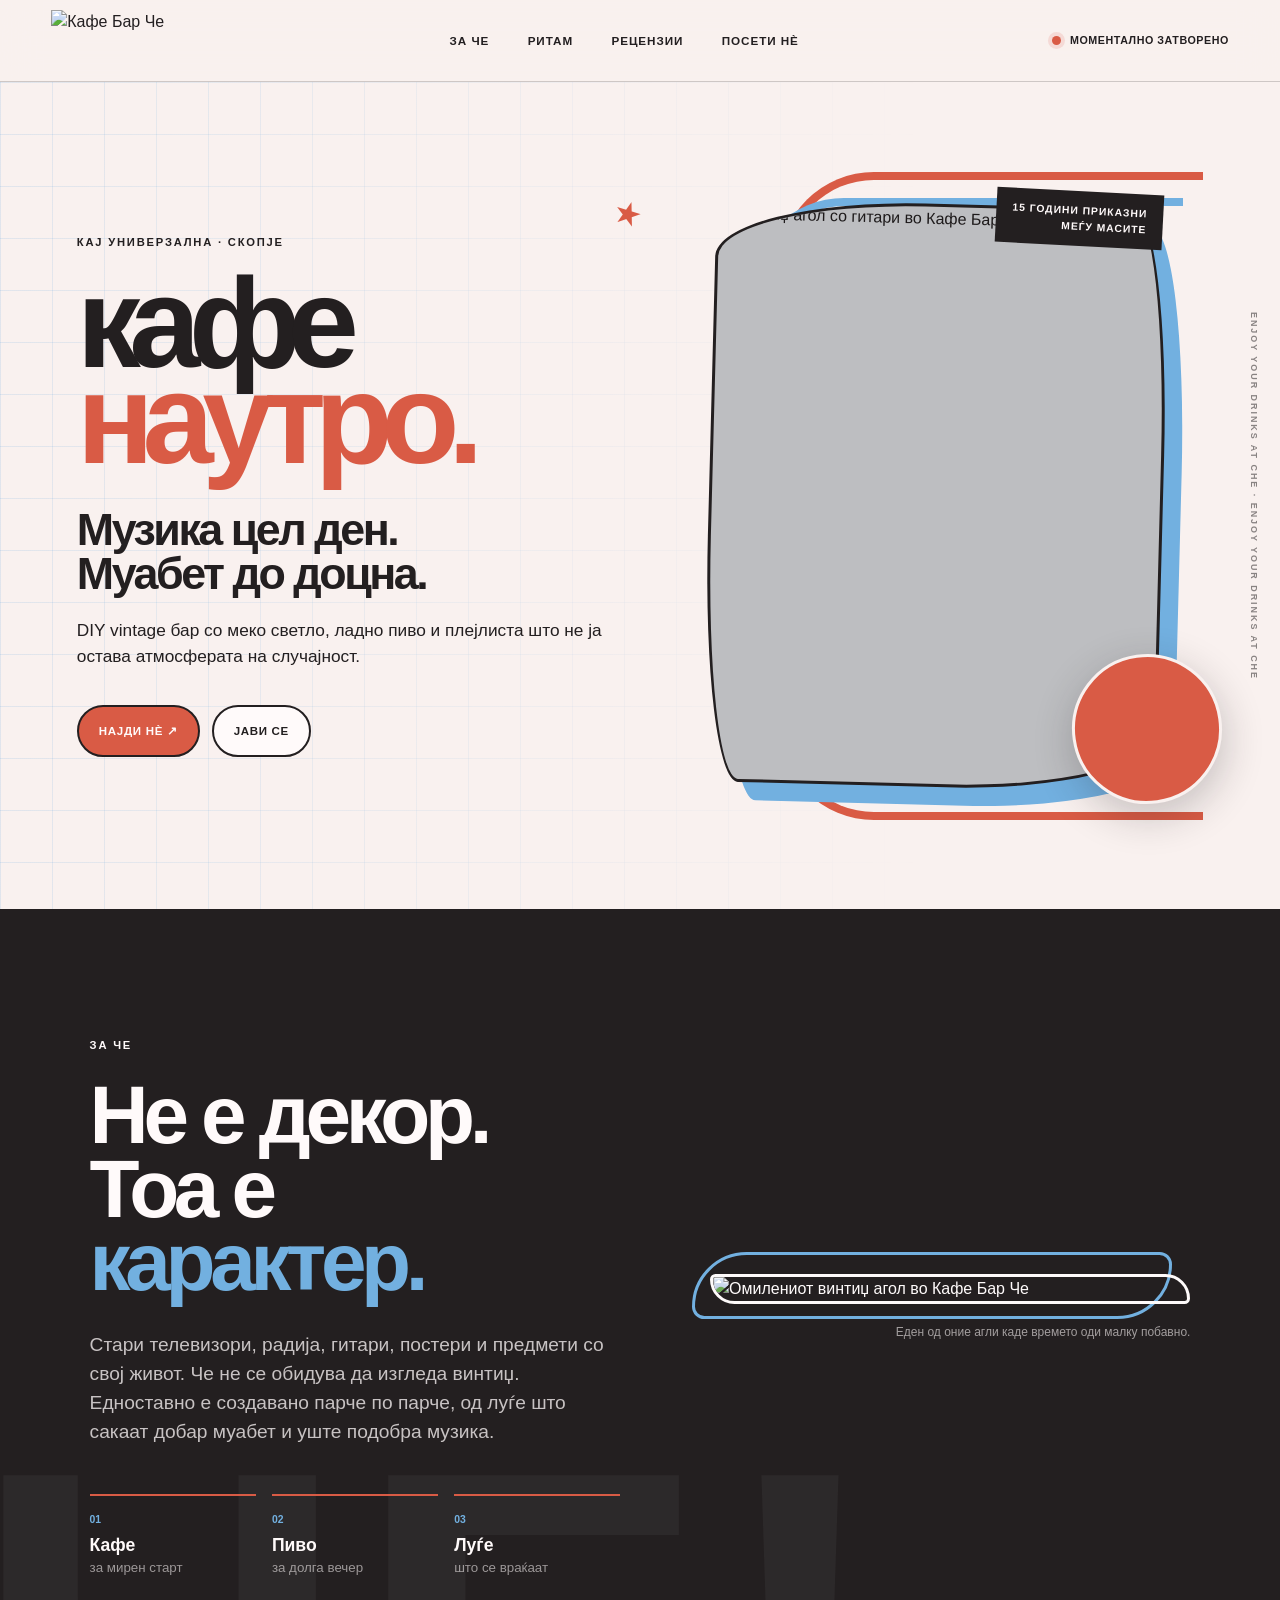
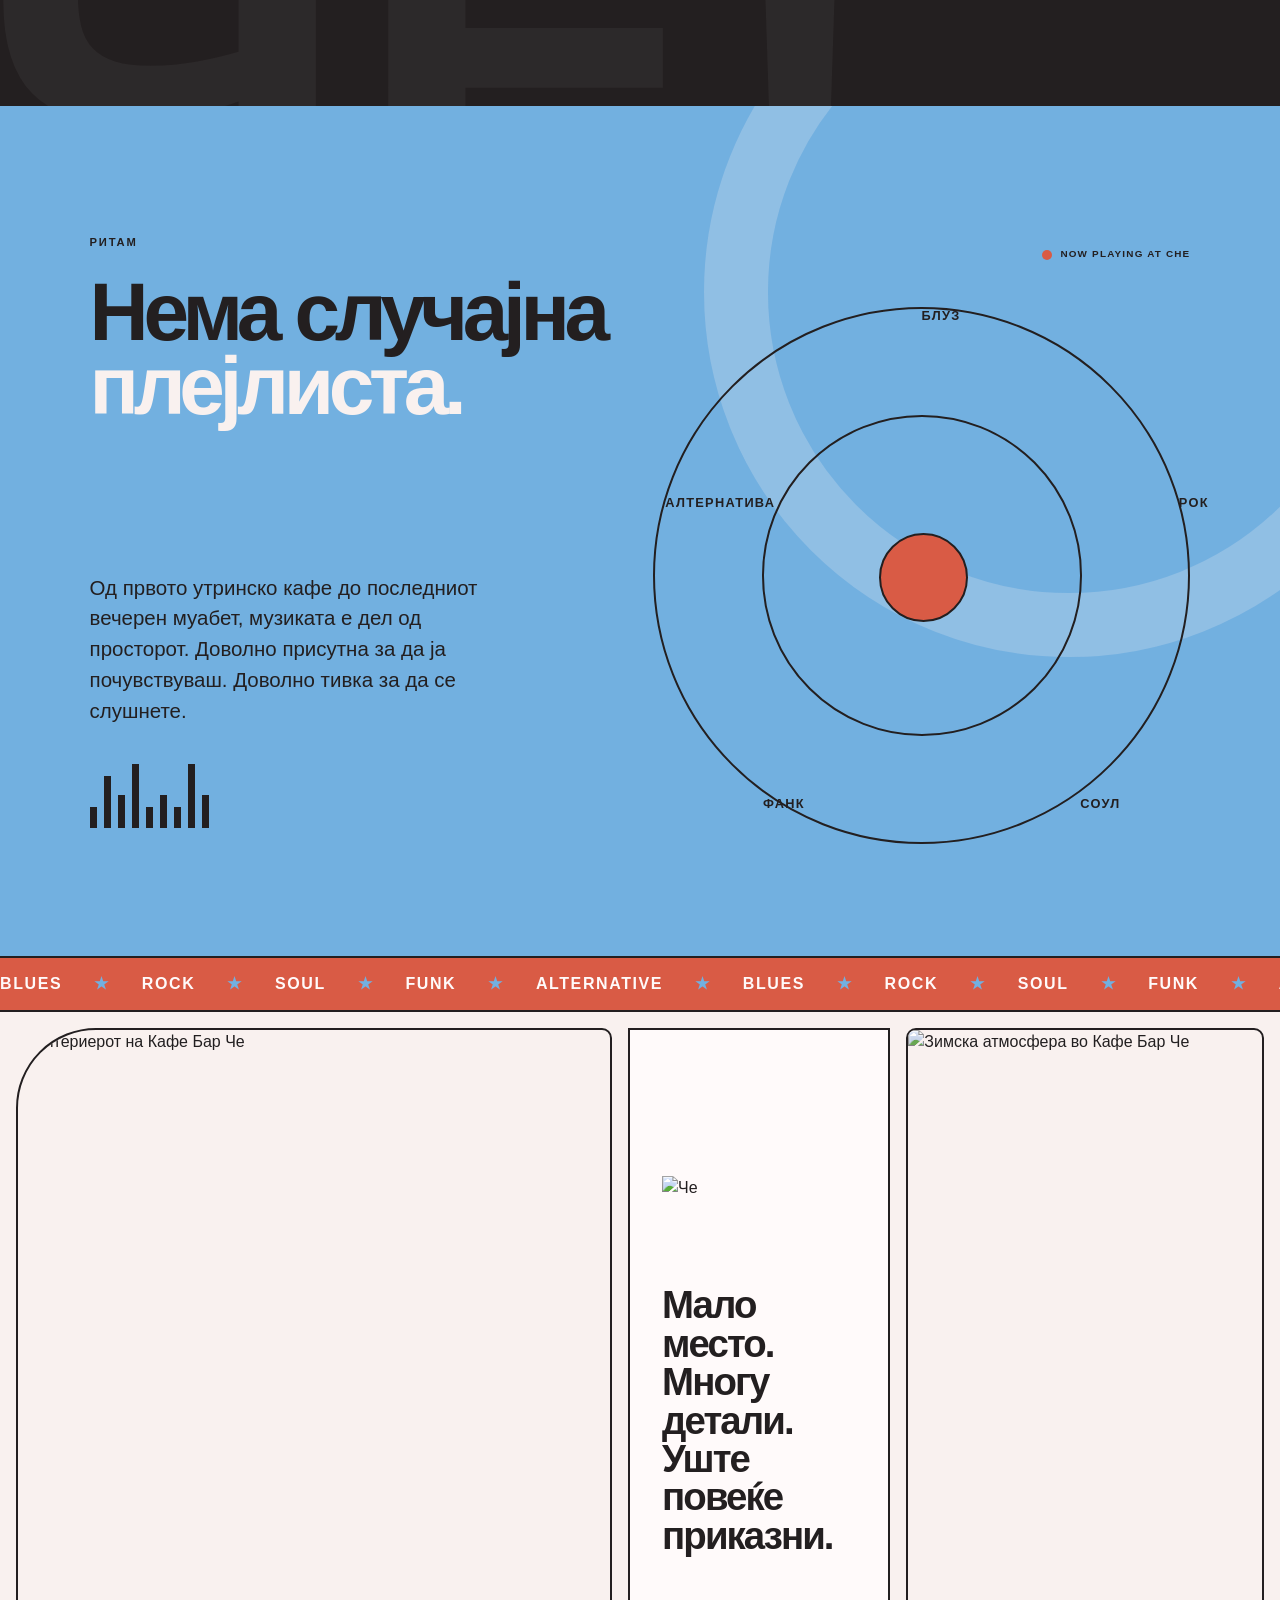
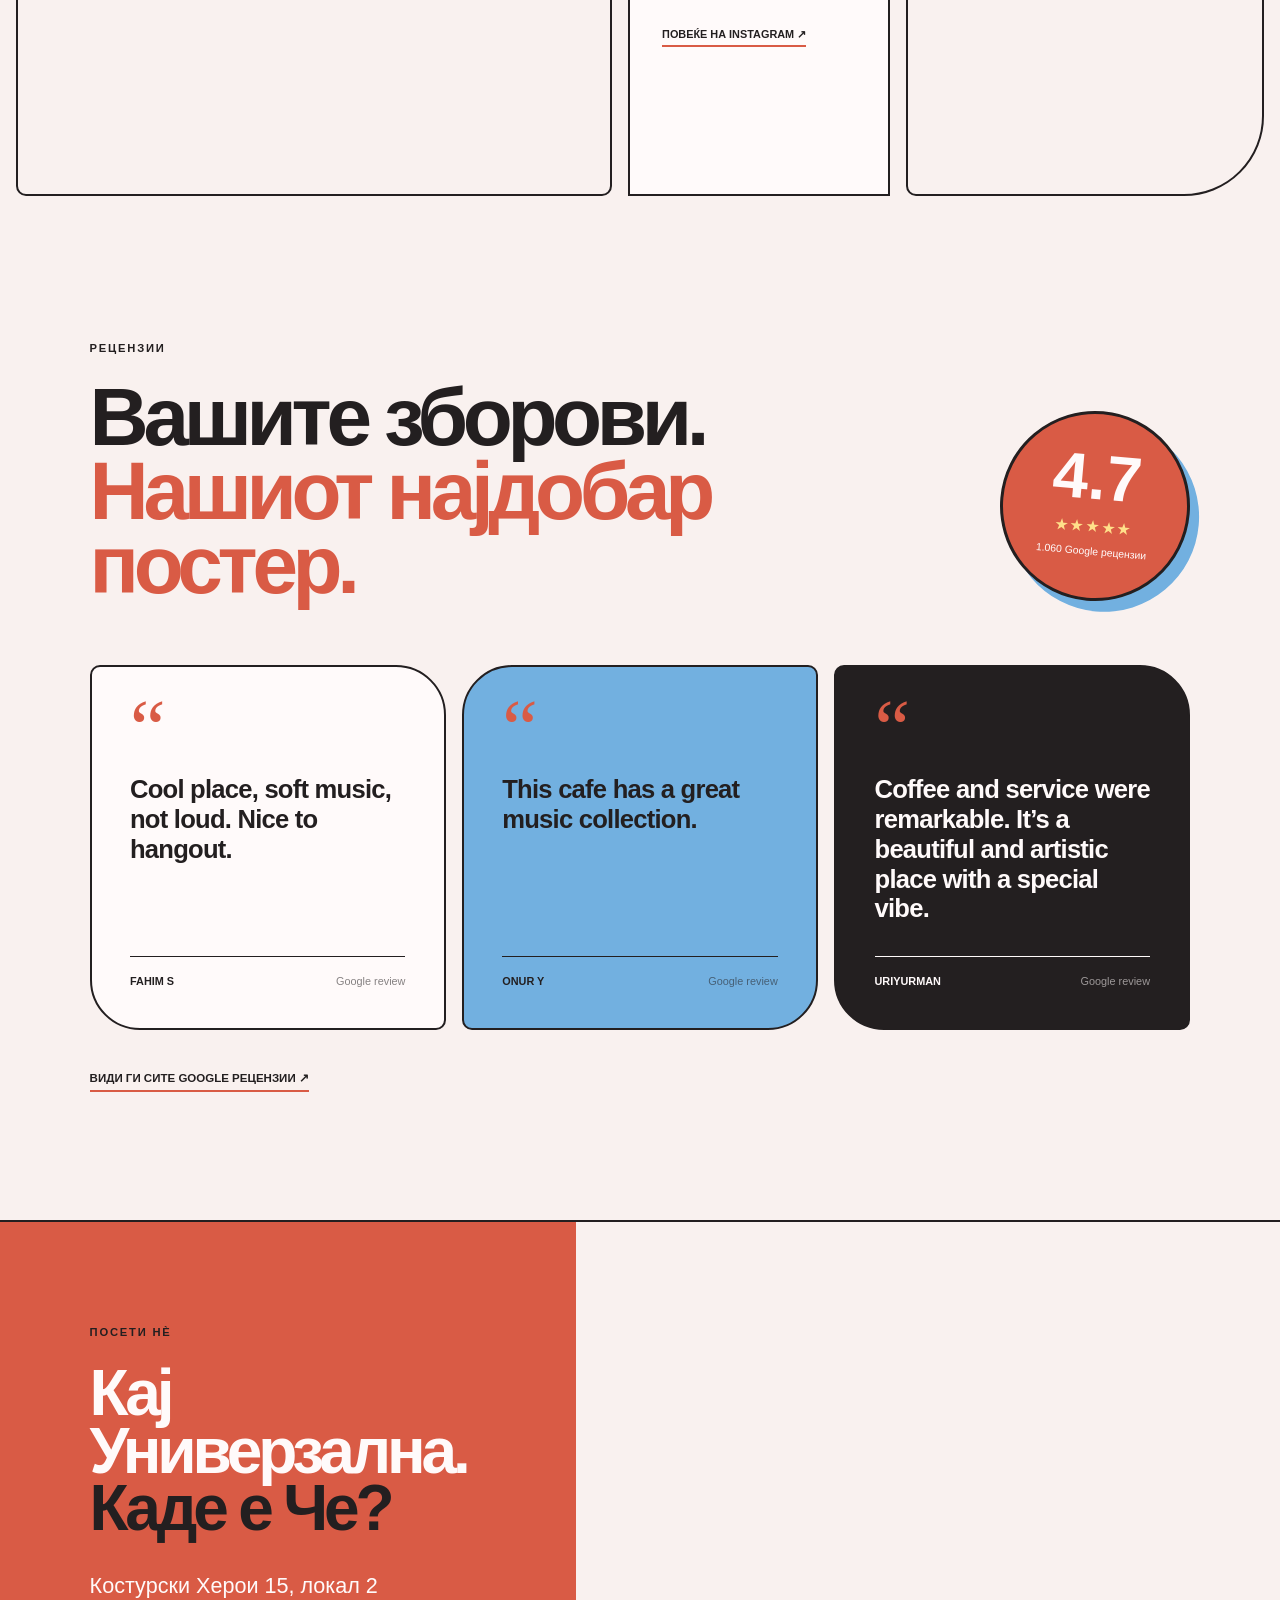
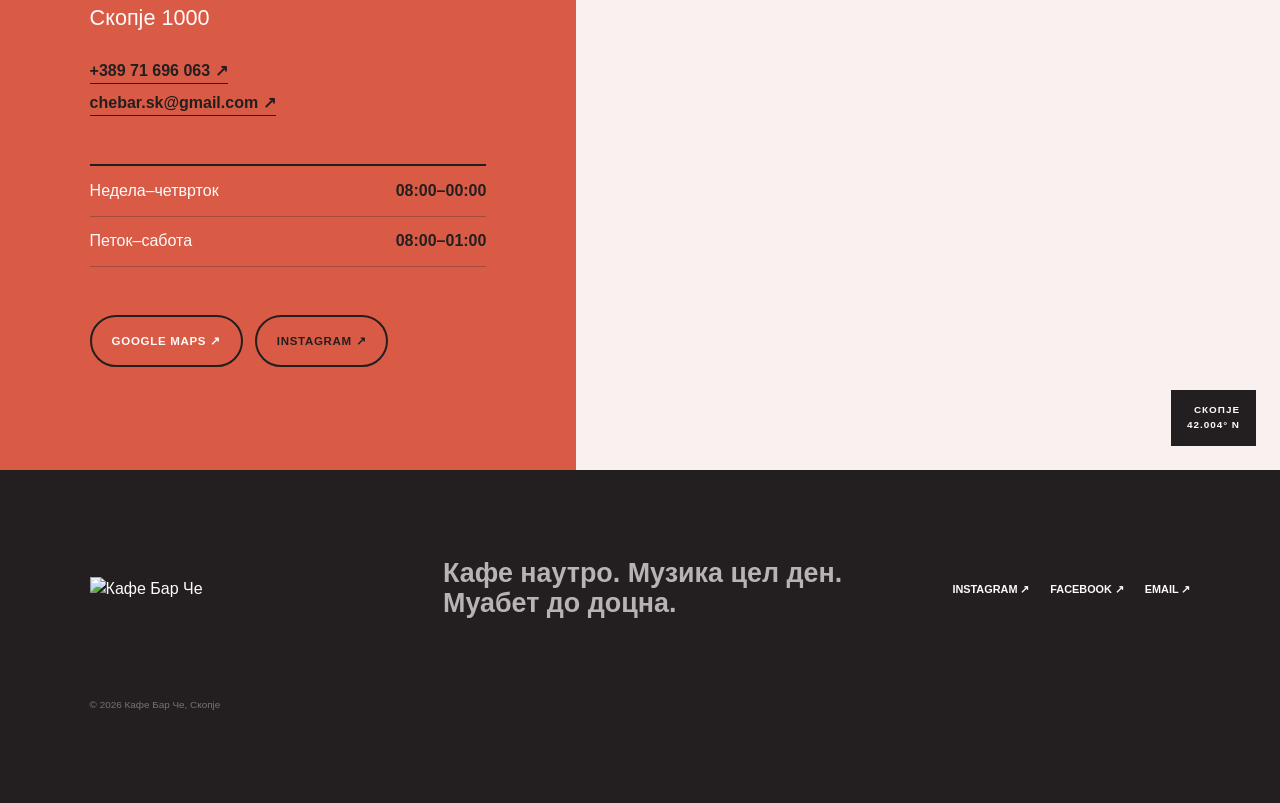
==== index.html @ b6ea8a74 "Publish Кафе Бар Че website" ====
<!doctype html>
<html lang="mk">
<head>
  <meta charset="utf-8">
  <meta name="viewport" content="width=device-width, initial-scale=1">
  <title>Кафе Бар Че | Кафе, музика и муабет кај Универзална</title>
  <meta name="description" content="Кафе Бар Че во Скопје. Кафе наутро, музика цел ден и муабет до доцна. Костурски Херои 15, локал 2, кај Универзална.">
  <meta name="theme-color" content="#d95b45">
  <meta property="og:type" content="business.business">
  <meta property="og:title" content="Кафе Бар Че | Скопје">
  <meta property="og:description" content="Кафе наутро. Музика цел ден. Муабет до доцна.">
  <meta property="og:image" content="assets/images/hero.webp">
  <link rel="icon" href="favicon.png" type="image/png">
  <link rel="stylesheet" href="styles.css">
  <script type="application/ld+json">
  {
    "@context": "https://schema.org",
    "@type": ["CafeOrCoffeeShop", "BarOrPub"],
    "name": "Кафе Бар Че",
    "image": ["assets/images/hero.webp", "assets/images/interior.webp", "assets/images/favorite-corner.webp"],
    "telephone": "+38971696063",
    "email": "chebar.sk@gmail.com",
    "address": {
      "@type": "PostalAddress",
      "streetAddress": "Костурски Херои 15, локал 2",
      "addressLocality": "Скопје",
      "postalCode": "1000",
      "addressCountry": "MK"
    },
    "priceRange": "$",
    "sameAs": [
      "https://www.instagram.com/kadeeche/",
      "https://www.facebook.com/CafeBarChe/"
    ],
    "aggregateRating": {
      "@type": "AggregateRating",
      "ratingValue": "4.7",
      "reviewCount": "1060"
    },
    "openingHoursSpecification": [
      {"@type":"OpeningHoursSpecification","dayOfWeek":["Sunday","Monday","Tuesday","Wednesday","Thursday"],"opens":"08:00","closes":"00:00"},
      {"@type":"OpeningHoursSpecification","dayOfWeek":["Friday","Saturday"],"opens":"08:00","closes":"01:00"}
    ]
  }
  </script>
</head>
<body>
  <a class="skip-link" href="#main">Прескокни до содржината</a>

  <header class="site-header" id="top">
    <a class="brand" href="#top" aria-label="Кафе Бар Че - почетна">
      <img src="assets/images/logo.png" alt="Кафе Бар Че">
    </a>
    <nav class="site-nav" id="site-nav" aria-label="Главна навигација">
      <a href="#za-che">За Че</a>
      <a href="#ritam">Ритам</a>
      <a href="#recenzii">Рецензии</a>
      <a href="#poseti">Посети нè</a>
    </nav>
    <div class="header-meta">
      <span class="status-dot"></span>
      <span id="open-status">Секој ден од 08:00</span>
    </div>
    <button class="menu-toggle" type="button" aria-expanded="false" aria-controls="site-nav" aria-label="Отвори мени">
      <span></span><span></span>
    </button>
  </header>

  <main id="main">
    <section class="hero">
      <div class="hero-grid" aria-hidden="true"></div>
      <div class="hero-copy">
        <p class="eyebrow">КАЈ УНИВЕРЗАЛНА · СКОПЈЕ</p>
        <h1>Кафе<br><span>наутро.</span></h1>
        <h2>Музика цел ден.<br>Муабет до доцна.</h2>
        <p class="hero-intro">DIY vintage бар со меко светло, ладно пиво и плејлиста што не ја остава атмосферата на случајност.</p>
        <div class="hero-actions">
          <a class="button button-red" href="https://www.google.com/maps/search/?api=1&amp;query=Cafe%20Bar%20Che%2C%20Kosturski%20Heroi%2015%2C%20Skopje" target="_blank" rel="noopener">Најди нè ↗</a>
          <a class="button button-plain" href="tel:+38971696063">Јави се</a>
        </div>
      </div>
      <div class="hero-image-wrap">
        <div class="loop loop-one" aria-hidden="true"></div>
        <div class="loop loop-two" aria-hidden="true"></div>
        <figure class="hero-image">
          <img src="assets/images/hero.webp" alt="Винтиџ агол со гитари во Кафе Бар Че" width="960" height="960">
        </figure>
        <div class="hero-logo"><img src="assets/images/logo-white.png" alt=""></div>
        <div class="hero-caption">15 години приказни<br>меѓу масите</div>
      </div>
      <div class="vertical-note" aria-hidden="true">ENJOY YOUR DRINKS AT CHE · ENJOY YOUR DRINKS AT CHE</div>
    </section>

    <section class="manifesto" id="za-che">
      <div class="manifesto-mark" aria-hidden="true">ЧЕ!</div>
      <div class="manifesto-copy">
        <p class="eyebrow">ЗА ЧЕ</p>
        <h2>Не е декор.<br>Тоа е <em>карактер.</em></h2>
        <p>Стари телевизори, радија, гитари, постери и предмети со свој живот. Че не се обидува да изгледа винтиџ. Едноставно е создавано парче по парче, од луѓе што сакаат добар муабет и уште подобра музика.</p>
        <div class="manifesto-facts">
          <div><span>01</span><strong>Кафе</strong><small>за мирен старт</small></div>
          <div><span>02</span><strong>Пиво</strong><small>за долга вечер</small></div>
          <div><span>03</span><strong>Луѓе</strong><small>што се враќаат</small></div>
        </div>
      </div>
      <figure class="manifesto-photo">
        <img src="assets/images/favorite-corner.webp" alt="Омилениот винтиџ агол во Кафе Бар Че" loading="lazy">
        <figcaption>Еден од оние агли каде времето оди малку побавно.</figcaption>
      </figure>
    </section>

    <section class="rhythm" id="ritam">
      <div class="rhythm-top">
        <p class="eyebrow">РИТАМ</p>
        <div class="track-indicator"><span class="pulse"></span> NOW PLAYING AT CHE</div>
      </div>
      <h2>Нема случајна<br><span>плејлиста.</span></h2>
      <div class="genre-wheel" aria-label="Музички жанрови во Че">
        <span style="--i:0">БЛУЗ</span>
        <span style="--i:1">РОК</span>
        <span style="--i:2">СОУЛ</span>
        <span style="--i:3">ФАНК</span>
        <span style="--i:4">АЛТЕРНАТИВА</span>
      </div>
      <div class="rhythm-copy">
        <p>Од првото утринско кафе до последниот вечерен муабет, музиката е дел од просторот. Доволно присутна за да ја почувствуваш. Доволно тивка за да се слушнете.</p>
        <div class="equalizer" aria-hidden="true"><i></i><i></i><i></i><i></i><i></i><i></i><i></i><i></i><i></i></div>
      </div>
    </section>

    <div class="music-ticker" aria-hidden="true">
      <div><span>BLUES</span><b>★</b><span>ROCK</span><b>★</b><span>SOUL</span><b>★</b><span>FUNK</span><b>★</b><span>ALTERNATIVE</span><b>★</b><span>BLUES</span><b>★</b><span>ROCK</span><b>★</b><span>SOUL</span><b>★</b><span>FUNK</span><b>★</b><span>ALTERNATIVE</span><b>★</b></div>
    </div>

    <section class="gallery" aria-label="Фотографии од Кафе Бар Че">
      <figure class="gallery-main"><img src="assets/images/interior.webp" alt="Ентериерот на Кафе Бар Че" loading="lazy"></figure>
      <div class="gallery-copy">
        <img class="gallery-logo" src="assets/images/logo-full.png" alt="Че">
        <p>Мало место.<br>Многу детали.<br>Уште повеќе приказни.</p>
        <a href="https://www.instagram.com/kadeeche/" target="_blank" rel="noopener">Повеќе на Instagram ↗</a>
      </div>
      <figure class="gallery-side"><img src="assets/images/winter.webp" alt="Зимска атмосфера во Кафе Бар Че" loading="lazy"></figure>
    </section>

    <section class="reviews" id="recenzii">
      <div class="reviews-head">
        <div>
          <p class="eyebrow">РЕЦЕНЗИИ</p>
          <h2>Вашите зборови.<br><span>Нашиот најдобар постер.</span></h2>
        </div>
        <div class="rating-badge">
          <strong>4.7</strong>
          <span>★★★★★</span>
          <small>1.060 Google рецензии</small>
        </div>
      </div>
      <div class="review-grid">
        <article>
          <span class="quote-mark">“</span>
          <blockquote>Cool place, soft music, not loud. Nice to hangout.</blockquote>
          <p><strong>Fahim S</strong><span>Google review</span></p>
        </article>
        <article>
          <span class="quote-mark">“</span>
          <blockquote>This cafe has a great music collection.</blockquote>
          <p><strong>Onur Y</strong><span>Google review</span></p>
        </article>
        <article>
          <span class="quote-mark">“</span>
          <blockquote>Coffee and service were remarkable. It’s a beautiful and artistic place with a special vibe.</blockquote>
          <p><strong>Uriyurman</strong><span>Google review</span></p>
        </article>
      </div>
      <a class="all-reviews" href="https://www.google.com/maps/search/?api=1&amp;query=Cafe%20Bar%20Che%2C%20Kosturski%20Heroi%2015%2C%20Skopje" target="_blank" rel="noopener">Види ги сите Google рецензии ↗</a>
    </section>

    <section class="visit" id="poseti">
      <div class="visit-info">
        <p class="eyebrow">ПОСЕТИ НÈ</p>
        <h2>Кај Универзална.<br><span>Каде е Че?</span></h2>
        <address>Костурски Херои 15, локал 2<br>Скопје 1000</address>
        <div class="contact-links">
          <a href="tel:+38971696063">+389 71 696 063 ↗</a>
          <a href="mailto:chebar.sk@gmail.com">chebar.sk@gmail.com ↗</a>
        </div>
        <div class="hours">
          <div><span>Недела–четврток</span><strong>08:00–00:00</strong></div>
          <div><span>Петок–сабота</span><strong>08:00–01:00</strong></div>
        </div>
        <div class="visit-actions">
          <a class="button button-red" href="https://www.google.com/maps/search/?api=1&amp;query=Cafe%20Bar%20Che%2C%20Kosturski%20Heroi%2015%2C%20Skopje" target="_blank" rel="noopener">Google Maps ↗</a>
          <a class="button button-outline" href="https://www.instagram.com/kadeeche/" target="_blank" rel="noopener">Instagram ↗</a>
        </div>
      </div>
      <div class="map-wrap">
        <iframe title="Кафе Бар Че на мапа" src="https://www.google.com/maps?q=Cafe%20Bar%20Che%2C%20Kosturski%20Heroi%2015%2C%20Skopje&amp;output=embed" loading="lazy" referrerpolicy="no-referrer-when-downgrade"></iframe>
        <div class="map-label">СКОПЈЕ<br>42.004° N</div>
      </div>
    </section>
  </main>

  <footer class="site-footer">
    <img src="assets/images/logo-white.png" alt="Кафе Бар Че">
    <p>Кафе наутро. Музика цел ден.<br>Муабет до доцна.</p>
    <div class="footer-social">
      <a href="https://www.instagram.com/kadeeche/" target="_blank" rel="noopener">Instagram ↗</a>
      <a href="https://www.facebook.com/CafeBarChe/" target="_blank" rel="noopener">Facebook ↗</a>
      <a href="mailto:chebar.sk@gmail.com">Email ↗</a>
    </div>
    <small>© <span id="year"></span> Кафе Бар Че, Скопје</small>
  </footer>

  <div class="mobile-actions" aria-label="Брзи акции">
    <a href="tel:+38971696063">Јави се</a>
    <a href="https://www.google.com/maps/search/?api=1&amp;query=Cafe%20Bar%20Che%2C%20Kosturski%20Heroi%2015%2C%20Skopje" target="_blank" rel="noopener">Мапа</a>
    <a href="https://www.instagram.com/kadeeche/" target="_blank" rel="noopener">Instagram</a>
  </div>

  <script src="script.js"></script>
</body>
</html>
---- styles.css ----
@font-face {
  font-family: "Montserrat";
  src: url("assets/fonts/montserrat-variable.ttf") format("truetype");
  font-weight: 100 900;
  font-style: normal;
  font-display: swap;
}

@font-face {
  font-family: "Roboto";
  src: url("assets/fonts/roboto-400.ttf") format("truetype");
  font-weight: 400;
  font-style: normal;
  font-display: swap;
}

@font-face {
  font-family: "Roboto";
  src: url("assets/fonts/roboto-700.ttf") format("truetype");
  font-weight: 700;
  font-style: normal;
  font-display: swap;
}

:root {
  --red: #d95b45;
  --cream: #f9f1ef;
  --orange: #f5864e;
  --blue: #72b0e0;
  --gray: #bdbec1;
  --ink: #231f20;
  --white: #fffafa;
  --line: rgba(35, 31, 32, .2);
  --radius: 36px;
}

* { box-sizing: border-box; }
html { scroll-behavior: smooth; }
body {
  margin: 0;
  color: var(--ink);
  background: var(--cream);
  font-family: "Roboto", Arial, sans-serif;
  line-height: 1.5;
  overflow-x: hidden;
}
img { display: block; max-width: 100%; }
a { color: inherit; text-decoration: none; }
button { font: inherit; }
::selection { color: var(--white); background: var(--red); }
.skip-link { position: fixed; z-index: 1000; top: -5rem; left: 1rem; padding: .75rem 1rem; color: white; background: var(--ink); border-radius: 999px; }
.skip-link:focus { top: 1rem; }

.site-header {
  position: sticky;
  z-index: 100;
  top: 0;
  height: 82px;
  display: grid;
  grid-template-columns: 145px 1fr auto;
  align-items: center;
  gap: 2rem;
  padding: 0 clamp(1.2rem, 4vw, 4.5rem);
  background: rgba(249, 241, 239, .94);
  border-bottom: 1px solid var(--line);
  backdrop-filter: blur(18px);
}
.brand img { width: 126px; height: 62px; object-fit: contain; object-position: left center; }
.site-nav { display: flex; justify-content: center; gap: clamp(1rem, 3vw, 3rem); font-family: "Montserrat", sans-serif; font-size: .73rem; font-weight: 800; letter-spacing: .08em; text-transform: uppercase; }
.site-nav a { position: relative; }
.site-nav a::before { content: ""; position: absolute; left: 0; right: 100%; bottom: -.42rem; height: 2px; background: var(--red); transition: right .25s; }
.site-nav a:hover::before { right: 0; }
.header-meta { display: flex; align-items: center; gap: .55rem; font-family: "Montserrat", sans-serif; font-size: .67rem; font-weight: 700; letter-spacing: .05em; text-transform: uppercase; }
.status-dot { width: 9px; height: 9px; background: #62b978; border-radius: 50%; box-shadow: 0 0 0 4px rgba(98,185,120,.15); }
.status-dot.closed { background: var(--red); box-shadow: 0 0 0 4px rgba(217,91,69,.15); }
.menu-toggle { display: none; }

.hero {
  position: relative;
  min-height: calc(100vh - 82px);
  display: grid;
  grid-template-columns: minmax(0, 1.05fr) minmax(400px, .95fr);
  align-items: center;
  gap: clamp(2rem, 5vw, 7rem);
  padding: clamp(4rem, 7vw, 8rem) clamp(1.2rem, 6vw, 7rem);
  background: var(--cream);
  isolation: isolate;
  overflow: hidden;
}
.hero-grid {
  position: absolute;
  z-index: -1;
  inset: 0;
  background-image: linear-gradient(rgba(114,176,224,.18) 1px, transparent 1px), linear-gradient(90deg, rgba(114,176,224,.18) 1px, transparent 1px);
  background-size: 52px 52px;
  mask-image: linear-gradient(90deg, black, transparent 72%);
}
.hero::before { content: "★"; position: absolute; top: 13%; left: 48%; color: var(--red); font-size: 2rem; transform: rotate(17deg); }
.hero-copy { position: relative; z-index: 2; }
.eyebrow { margin: 0 0 1.5rem; font-family: "Montserrat", sans-serif; font-size: .7rem; font-weight: 850; letter-spacing: .16em; text-transform: uppercase; }
.hero h1 {
  margin: 0;
  font-family: "Montserrat", sans-serif;
  font-size: clamp(5.4rem, 10vw, 11.5rem);
  font-weight: 900;
  line-height: .75;
  letter-spacing: -.09em;
  text-transform: lowercase;
}
.hero h1 span { color: var(--red); }
.hero h2 { margin: 2.6rem 0 1.4rem; font-family: "Montserrat", sans-serif; font-size: clamp(1.8rem, 3.5vw, 4.2rem); line-height: .98; letter-spacing: -.055em; }
.hero-intro { max-width: 610px; margin: 0 0 2.2rem; font-size: clamp(1rem, 1.35vw, 1.2rem); }
.hero-actions, .visit-actions { display: flex; flex-wrap: wrap; gap: .75rem; }
.button { min-height: 52px; display: inline-flex; align-items: center; justify-content: center; padding: .85rem 1.25rem; border: 2px solid var(--ink); border-radius: 999px; font-family: "Montserrat", sans-serif; font-size: .72rem; font-weight: 850; letter-spacing: .06em; text-transform: uppercase; transition: transform .2s, box-shadow .2s, background .2s; }
.button:hover { transform: translateY(-3px); box-shadow: 0 7px 0 var(--ink); }
.button-red { color: var(--white); background: var(--red); }
.button-plain { background: var(--white); }
.button-outline { background: transparent; }
.hero-image-wrap { position: relative; z-index: 1; min-height: min(680px, 72vh); }
.hero-image { position: absolute; z-index: 2; inset: 5% 8% 5% 2%; margin: 0; overflow: hidden; background: var(--gray); border: 3px solid var(--ink); border-radius: 46% 8% 46% 8% / 10% 42% 10% 42%; box-shadow: 18px 18px 0 var(--blue); transform: rotate(1.5deg); }
.hero-image img { width: 100%; height: 100%; object-fit: cover; filter: saturate(.78) contrast(1.05); }
.loop { position: absolute; border: 8px solid; border-right-width: 0; border-radius: 95px 0 0 95px; }
.loop-one { z-index: 0; inset: 0 0 0 16%; border-color: var(--red); }
.loop-two { z-index: 1; inset: 4% 4% 4% 10%; border-color: var(--blue); }
.hero-logo { position: absolute; z-index: 4; right: -1.2rem; bottom: 1rem; width: 150px; height: 150px; display: grid; place-items: center; padding: 1.5rem; background: var(--red); border: 3px solid var(--cream); border-radius: 50%; box-shadow: 0 12px 40px rgba(35,31,32,.24); transform: rotate(-8deg); }
.hero-logo img { width: 100%; }
.hero-caption { position: absolute; z-index: 4; top: 1.2rem; right: 2.5rem; padding: .75rem 1rem; color: var(--white); background: var(--ink); font-family: "Montserrat", sans-serif; font-size: .65rem; font-weight: 800; letter-spacing: .09em; text-align: right; text-transform: uppercase; transform: rotate(3deg); }
.vertical-note { position: absolute; right: 1.25rem; top: 50%; font-family: "Montserrat", sans-serif; font-size: .56rem; font-weight: 700; letter-spacing: .22em; writing-mode: vertical-rl; transform: translateY(-50%); opacity: .52; }

.manifesto {
  position: relative;
  display: grid;
  grid-template-columns: 1.05fr .95fr;
  gap: clamp(3rem, 7vw, 8rem);
  align-items: center;
  padding: clamp(6rem, 10vw, 11rem) clamp(1.2rem, 7vw, 8rem);
  color: var(--white);
  background: var(--ink);
  overflow: hidden;
}
.manifesto-mark { position: absolute; left: -2vw; bottom: -11vw; color: rgba(249,241,239,.045); font-family: "Montserrat", sans-serif; font-size: 42vw; font-weight: 900; line-height: .7; }
.manifesto-copy, .manifesto-photo { position: relative; z-index: 1; }
.manifesto h2, .rhythm h2, .reviews h2, .visit h2 { margin: 0; font-family: "Montserrat", sans-serif; font-size: clamp(3rem, 6.4vw, 7.5rem); font-weight: 850; line-height: .9; letter-spacing: -.065em; }
.manifesto h2 em { color: var(--blue); font-style: normal; }
.manifesto-copy > p:not(.eyebrow) { max-width: 680px; margin: 2rem 0 3rem; color: rgba(255,250,250,.75); font-size: clamp(1.05rem, 1.5vw, 1.28rem); }
.manifesto-facts { display: grid; grid-template-columns: repeat(3, 1fr); gap: 1rem; }
.manifesto-facts div { padding-top: 1rem; border-top: 2px solid var(--red); }
.manifesto-facts span, .manifesto-facts strong, .manifesto-facts small { display: block; }
.manifesto-facts span { color: var(--blue); font-family: "Montserrat", sans-serif; font-size: .65rem; font-weight: 800; }
.manifesto-facts strong { margin-top: .25rem; font-family: "Montserrat", sans-serif; font-size: 1.1rem; }
.manifesto-facts small { color: rgba(255,250,250,.55); }
.manifesto-photo { margin: 0; }
.manifesto-photo::before { content: ""; position: absolute; z-index: -1; inset: -22px 18px 22px -18px; border: 3px solid var(--blue); border-radius: 80px 18px 80px 18px; }
.manifesto-photo img { width: 100%; max-height: 720px; object-fit: cover; border: 3px solid var(--white); border-radius: 18px 80px 18px 80px; filter: saturate(.72); }
.manifesto-photo figcaption { max-width: 330px; margin: 1.2rem 0 0 auto; color: rgba(255,250,250,.58); font-size: .75rem; text-align: right; }

.rhythm { position: relative; min-height: 850px; padding: clamp(6rem, 10vw, 11rem) clamp(1.2rem, 7vw, 8rem); color: var(--ink); background: var(--blue); overflow: hidden; }
.rhythm::before { content: ""; position: absolute; width: 47vw; aspect-ratio: 1; right: -12vw; top: -14vw; border: 5vw solid rgba(249,241,239,.22); border-radius: 50%; }
.rhythm-top { display: flex; justify-content: space-between; align-items: center; gap: 2rem; }
.track-indicator { display: flex; align-items: center; gap: .55rem; font-family: "Montserrat", sans-serif; font-size: .62rem; font-weight: 800; letter-spacing: .12em; }
.pulse { width: 10px; height: 10px; background: var(--red); border-radius: 50%; animation: pulse 1.4s infinite; }
@keyframes pulse { 50% { box-shadow: 0 0 0 8px rgba(217,91,69,0); } 0%,100% { box-shadow: 0 0 0 0 rgba(217,91,69,.45); } }
.rhythm h2 { position: relative; z-index: 2; max-width: 1050px; }
.rhythm h2 span { color: var(--cream); }
.genre-wheel { position: absolute; right: 7vw; bottom: 7rem; width: min(42vw, 580px); aspect-ratio: 1; border: 2px solid var(--ink); border-radius: 50%; animation: spin 34s linear infinite; }
.genre-wheel::before, .genre-wheel::after { content: ""; position: absolute; border: 2px solid var(--ink); border-radius: 50%; }
.genre-wheel::before { inset: 20%; }
.genre-wheel::after { width: 16%; aspect-ratio: 1; left: 42%; top: 42%; background: var(--red); }
.genre-wheel span { --angle: calc(var(--i) * 72deg); position: absolute; left: 50%; top: 50%; font-family: "Montserrat", sans-serif; font-size: clamp(.6rem, 1vw, .8rem); font-weight: 900; letter-spacing: .1em; transform: rotate(var(--angle)) translateY(-270px) rotate(calc(var(--angle) * -1)); transform-origin: 0 0; }
@keyframes spin { to { transform: rotate(360deg); } }
.rhythm-copy { position: absolute; left: 7vw; bottom: 8rem; max-width: 430px; }
.rhythm-copy p { font-size: clamp(1.05rem, 1.6vw, 1.3rem); }
.equalizer { height: 70px; display: flex; align-items: end; gap: 7px; margin-top: 2rem; }
.equalizer i { width: 7px; height: 30%; background: var(--ink); animation: eq 1.3s ease-in-out infinite alternate; }
.equalizer i:nth-child(2n) { height: 75%; animation-delay: -.4s; }
.equalizer i:nth-child(3n) { height: 48%; animation-delay: -.8s; }
.equalizer i:nth-child(4n) { height: 92%; animation-delay: -.2s; }
@keyframes eq { to { height: 95%; } }

.music-ticker { overflow: hidden; color: var(--white); background: var(--red); border-top: 2px solid var(--ink); border-bottom: 2px solid var(--ink); }
.music-ticker > div { width: max-content; display: flex; align-items: center; gap: 2rem; padding: .85rem 0; font-family: "Montserrat", sans-serif; font-weight: 900; letter-spacing: .1em; animation: ticker 28s linear infinite; }
.music-ticker b { color: var(--blue); }
@keyframes ticker { to { transform: translateX(-50%); } }

.gallery { min-height: 800px; display: grid; grid-template-columns: 1.25fr .55fr .75fr; gap: 1rem; padding: 1rem; background: var(--cream); }
.gallery figure { margin: 0; overflow: hidden; border: 2px solid var(--ink); }
.gallery figure img { width: 100%; height: 100%; object-fit: cover; filter: saturate(.72); transition: transform .45s, filter .45s; }
.gallery figure:hover img { transform: scale(1.035); filter: saturate(1); }
.gallery-main { border-radius: 80px 10px 10px 10px; }
.gallery-side { border-radius: 10px 10px 80px 10px; }
.gallery-copy { display: flex; flex-direction: column; justify-content: center; padding: 2rem; background: var(--white); border: 2px solid var(--ink); }
.gallery-logo { width: 140px; margin-bottom: 3rem; }
.gallery-copy p { font-family: "Montserrat", sans-serif; font-size: clamp(1.7rem, 3vw, 3.2rem); font-weight: 850; line-height: 1; letter-spacing: -.05em; }
.gallery-copy a { align-self: flex-start; margin-top: 2rem; padding-bottom: .2rem; border-bottom: 2px solid var(--red); font-family: "Montserrat", sans-serif; font-size: .68rem; font-weight: 850; text-transform: uppercase; }

.reviews { padding: clamp(6rem, 10vw, 11rem) clamp(1.2rem, 7vw, 8rem); background: var(--cream); }
.reviews-head { display: grid; grid-template-columns: 1fr auto; align-items: end; gap: 3rem; margin-bottom: 4rem; }
.reviews h2 span { color: var(--red); }
.rating-badge { width: 190px; aspect-ratio: 1; display: flex; flex-direction: column; align-items: center; justify-content: center; color: var(--white); background: var(--red); border: 3px solid var(--ink); border-radius: 50%; box-shadow: 10px 10px 0 var(--blue); transform: rotate(5deg); }
.rating-badge strong { font-family: "Montserrat", sans-serif; font-size: 4rem; line-height: .8; }
.rating-badge span { margin: .7rem 0 .35rem; color: #ffe08a; letter-spacing: .1em; }
.rating-badge small { font-size: .65rem; }
.review-grid { display: grid; grid-template-columns: repeat(3, 1fr); gap: 1rem; }
.review-grid article { position: relative; min-height: 330px; display: flex; flex-direction: column; padding: clamp(1.5rem, 3vw, 3rem); background: var(--white); border: 2px solid var(--ink); border-radius: 10px 50px 10px 50px; }
.review-grid article:nth-child(2) { background: var(--blue); border-radius: 50px 10px 50px 10px; }
.review-grid article:nth-child(3) { color: var(--white); background: var(--ink); }
.quote-mark { color: var(--red); font-family: Georgia, serif; font-size: 5rem; line-height: .55; }
.review-grid blockquote { margin: 1.6rem 0 2rem; font-family: "Montserrat", sans-serif; font-size: clamp(1.25rem, 2vw, 2rem); font-weight: 700; line-height: 1.16; letter-spacing: -.03em; }
.review-grid p { display: flex; justify-content: space-between; gap: 1rem; margin: auto 0 0; padding-top: 1rem; border-top: 1px solid currentColor; font-size: .68rem; }
.review-grid p strong { font-family: "Montserrat", sans-serif; text-transform: uppercase; }
.review-grid p span { opacity: .55; }
.all-reviews { display: inline-block; margin-top: 2.5rem; padding-bottom: .2rem; border-bottom: 2px solid var(--red); font-family: "Montserrat", sans-serif; font-size: .72rem; font-weight: 850; text-transform: uppercase; }

.visit { display: grid; grid-template-columns: .9fr 1.1fr; min-height: 720px; border-top: 2px solid var(--ink); }
.visit-info { padding: clamp(5rem, 8vw, 9rem) clamp(1.2rem, 7vw, 8rem); background: var(--red); }
.visit h2 { color: var(--white); font-size: clamp(3rem, 5vw, 6rem); }
.visit h2 span { color: var(--ink); }
.visit address { margin: 2rem 0 1.5rem; color: var(--white); font-style: normal; font-size: clamp(1.1rem, 1.7vw, 1.35rem); }
.contact-links { display: flex; flex-direction: column; align-items: flex-start; gap: .45rem; }
.contact-links a { border-bottom: 1px solid var(--ink); font-family: "Montserrat", sans-serif; font-weight: 700; }
.hours { max-width: 520px; margin: 3rem 0; border-top: 2px solid var(--ink); }
.hours div { display: flex; justify-content: space-between; gap: 1rem; padding: .8rem 0; border-bottom: 1px solid rgba(35,31,32,.28); }
.hours span { color: var(--white); }
.hours strong { font-family: "Montserrat", sans-serif; }
.map-wrap { position: relative; min-height: 720px; overflow: hidden; }
.map-wrap iframe { width: 100%; height: 100%; min-height: 720px; border: 0; filter: grayscale(.25) saturate(.65) contrast(1.08); }
.map-label { position: absolute; right: 1.5rem; bottom: 1.5rem; padding: .8rem 1rem; color: var(--white); background: var(--ink); font-family: "Montserrat", sans-serif; font-size: .62rem; font-weight: 800; letter-spacing: .1em; text-align: right; }

.site-footer { display: grid; grid-template-columns: .65fr 1fr auto; gap: 2rem 4rem; align-items: center; padding: clamp(4rem, 7vw, 8rem); color: var(--white); background: var(--ink); }
.site-footer > img { width: 180px; }
.site-footer > p { margin: 0; color: rgba(255,250,250,.68); font-family: "Montserrat", sans-serif; font-size: clamp(1.2rem, 2.1vw, 2rem); font-weight: 700; line-height: 1.1; }
.footer-social { display: flex; gap: 1.3rem; font-family: "Montserrat", sans-serif; font-size: .68rem; font-weight: 800; text-transform: uppercase; }
.site-footer small { grid-column: 1 / -1; margin-top: 3rem; color: rgba(255,250,250,.38); font-size: .62rem; }
.mobile-actions { display: none; }

@media (max-width: 1100px) {
  .hero { grid-template-columns: 1fr 44%; padding-left: 3rem; padding-right: 3rem; }
  .hero-image-wrap { min-height: 580px; }
  .genre-wheel { width: 46vw; }
  .genre-wheel span { transform: rotate(var(--angle)) translateY(-22vw) rotate(calc(var(--angle) * -1)); }
  .gallery { min-height: 700px; grid-template-columns: 1.1fr .65fr; }
  .gallery-side { display: none; }
}

@media (max-width: 780px) {
  body { padding-bottom: 64px; }
  .site-header { height: 70px; grid-template-columns: 1fr auto; padding: 0 1rem; }
  .brand img { width: 110px; height: 54px; }
  .header-meta { display: none; }
  .menu-toggle { width: 44px; height: 44px; display: grid; align-content: center; gap: 7px; padding: 10px; background: transparent; border: 2px solid var(--ink); border-radius: 50%; }
  .menu-toggle span { display: block; width: 100%; height: 2px; background: var(--ink); transition: transform .25s; }
  .menu-toggle[aria-expanded="true"] span:first-child { transform: translateY(4.5px) rotate(45deg); }
  .menu-toggle[aria-expanded="true"] span:last-child { transform: translateY(-4.5px) rotate(-45deg); }
  .site-nav { position: absolute; left: 0; right: 0; top: 69px; display: none; flex-direction: column; align-items: center; gap: 1.4rem; padding: 2.2rem; background: var(--cream); border-bottom: 2px solid var(--ink); }
  .site-nav.open { display: flex; }
  .hero { min-height: 0; display: flex; flex-direction: column; gap: 3rem; padding: 4rem 1.2rem; }
  .hero::before { left: auto; right: 1rem; }
  .hero-copy { order: 2; }
  .hero h1 { font-size: clamp(5rem, 27vw, 8rem); }
  .hero h2 { font-size: clamp(2rem, 10vw, 3rem); }
  .hero-image-wrap { order: 1; width: 100%; min-height: 65vh; }
  .hero-image { inset: 4% 5% 4% 0; }
  .hero-logo { width: 115px; height: 115px; right: 0; }
  .vertical-note { display: none; }
  .manifesto { display: block; padding: 6rem 1.2rem; }
  .manifesto h2, .rhythm h2, .reviews h2, .visit h2 { font-size: clamp(3rem, 14vw, 5rem); }
  .manifesto-facts { grid-template-columns: 1fr; }
  .manifesto-photo { margin-top: 4rem; }
  .rhythm { min-height: 1000px; padding: 6rem 1.2rem; }
  .rhythm-top { align-items: flex-start; flex-direction: column; }
  .genre-wheel { right: -15vw; bottom: 7rem; width: 115vw; }
  .genre-wheel span { transform: rotate(var(--angle)) translateY(-54vw) rotate(calc(var(--angle) * -1)); }
  .rhythm-copy { left: 1.2rem; right: 1.2rem; bottom: 37rem; }
  .gallery { min-height: 0; display: flex; flex-direction: column; padding: .7rem; }
  .gallery-main { height: 520px; }
  .gallery-copy { min-height: 380px; }
  .reviews { padding: 6rem 1.2rem; }
  .reviews-head { display: block; }
  .rating-badge { width: 155px; margin: 3rem 0 0 auto; }
  .rating-badge strong { font-size: 3.25rem; }
  .review-grid { grid-template-columns: 1fr; }
  .review-grid article { min-height: 290px; }
  .visit { display: block; }
  .visit-info { padding: 5rem 1.2rem; }
  .map-wrap, .map-wrap iframe { min-height: 460px; height: 460px; }
  .site-footer { display: block; padding: 4rem 1.2rem; }
  .site-footer > p { margin: 2rem 0; }
  .footer-social { flex-wrap: wrap; }
  .site-footer small { display: block; }
  .mobile-actions { position: fixed; z-index: 99; left: 0; right: 0; bottom: 0; height: 64px; display: grid; grid-template-columns: repeat(3, 1fr); color: var(--white); background: var(--ink); border-top: 2px solid var(--cream); }
  .mobile-actions a { display: grid; place-items: center; border-right: 1px solid rgba(255,255,255,.2); font-family: "Montserrat", sans-serif; font-size: .64rem; font-weight: 800; text-transform: uppercase; }
  .mobile-actions a:last-child { background: var(--red); border: 0; }
}

@media (prefers-reduced-motion: reduce) {
  html { scroll-behavior: auto; }
  *, *::before, *::after { animation-duration: .01ms !important; animation-iteration-count: 1 !important; transition-duration: .01ms !important; }
}
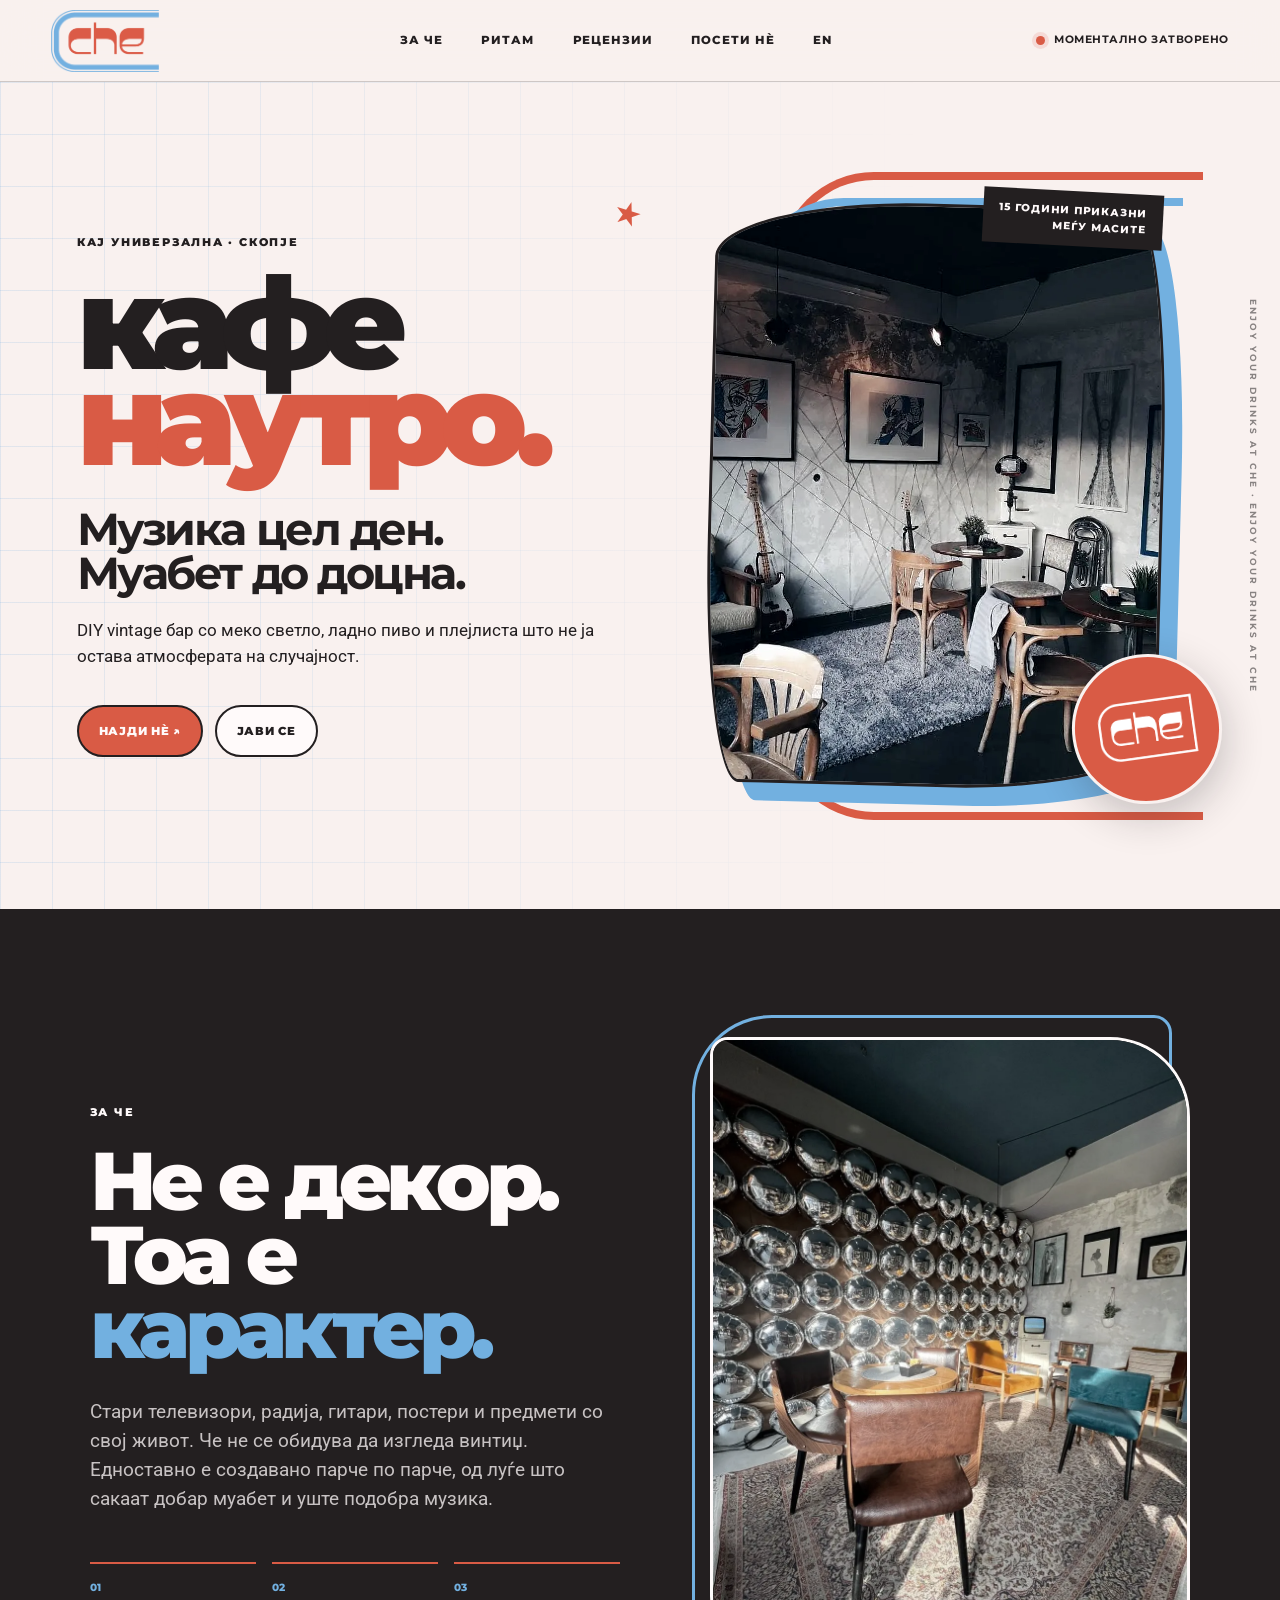
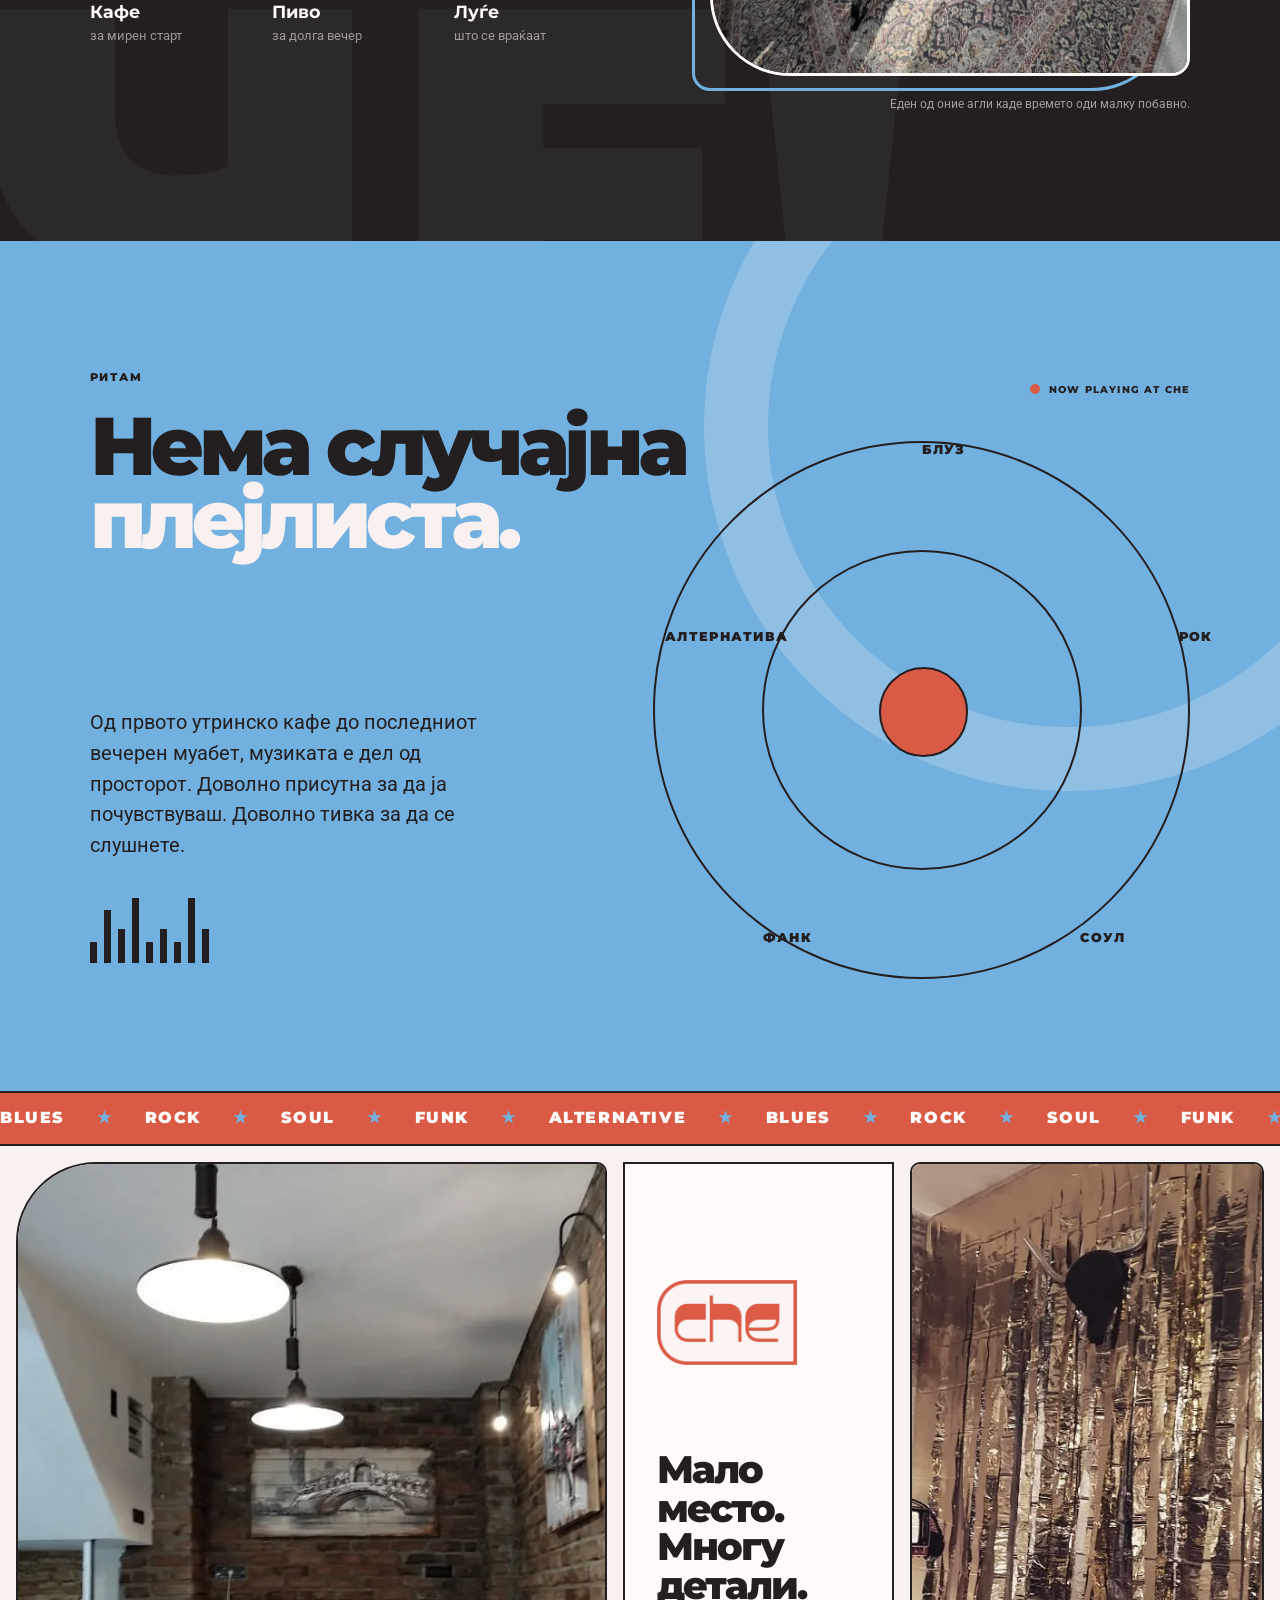
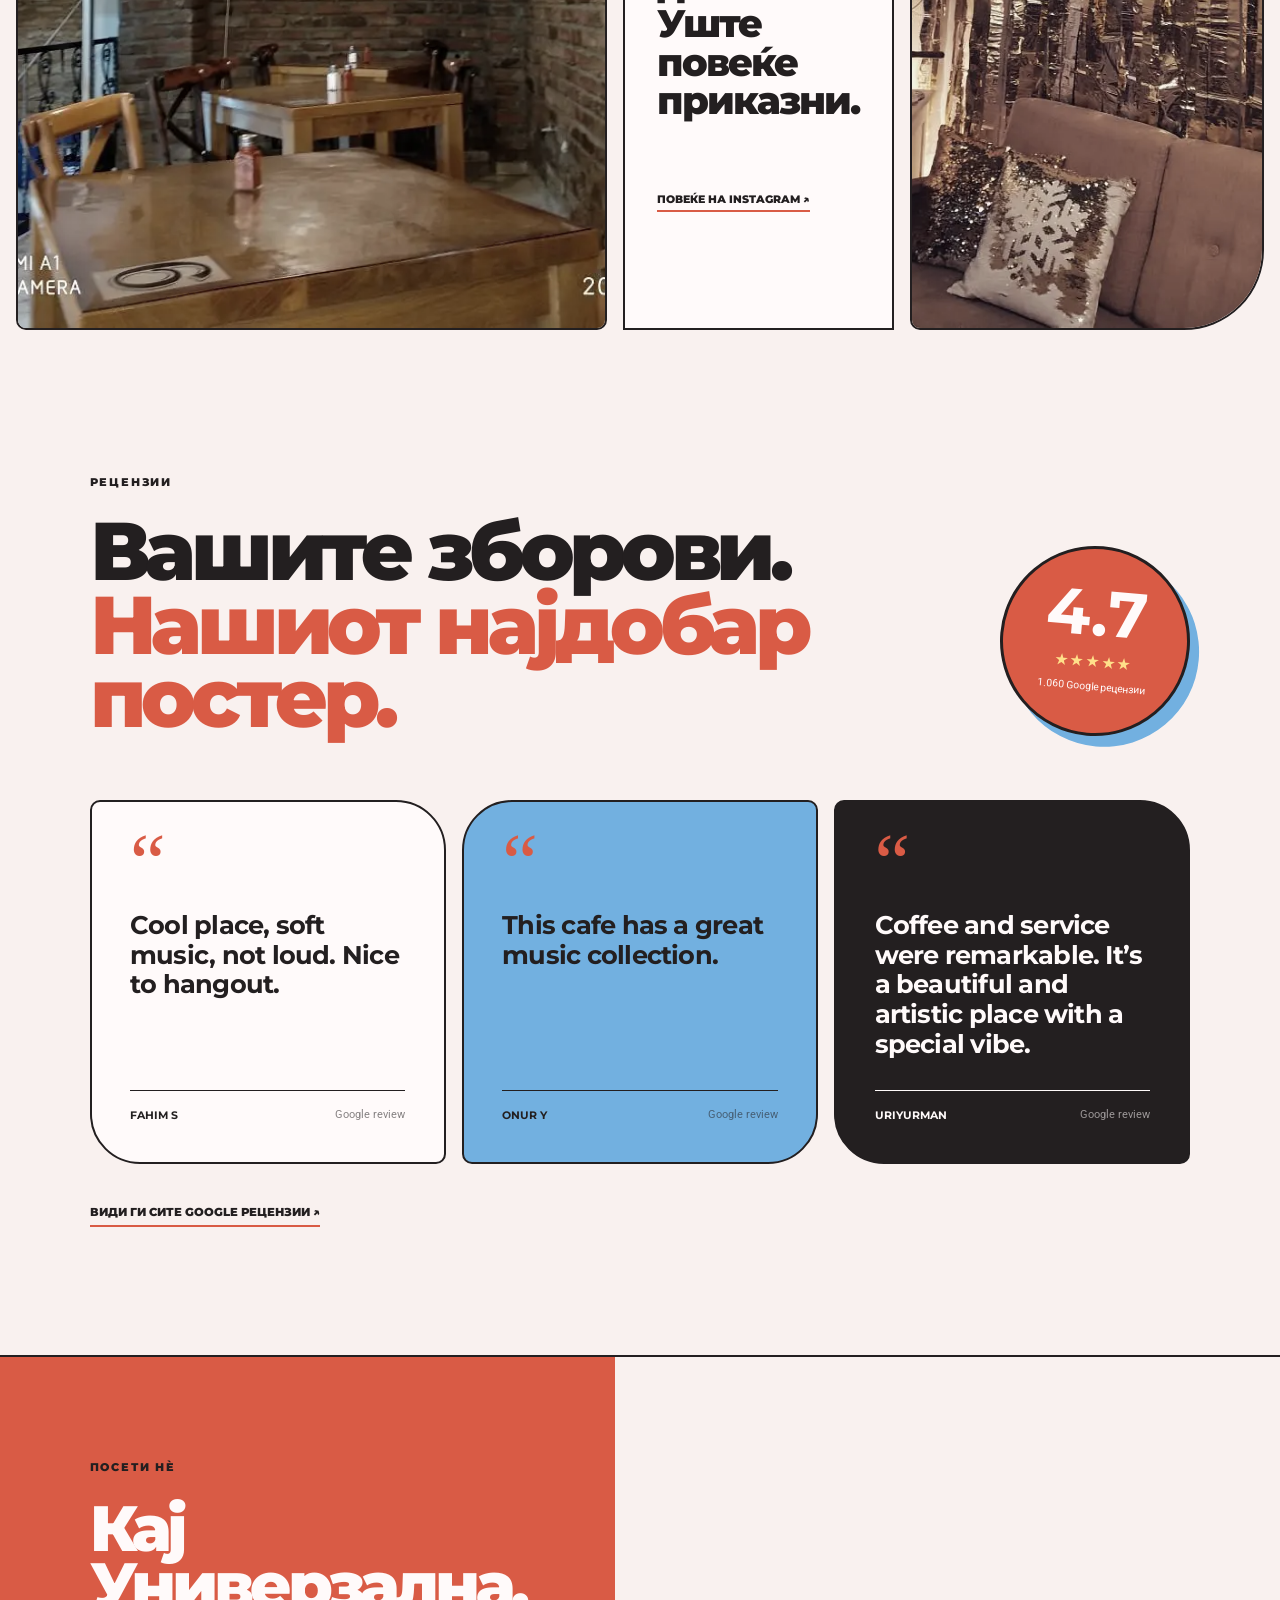
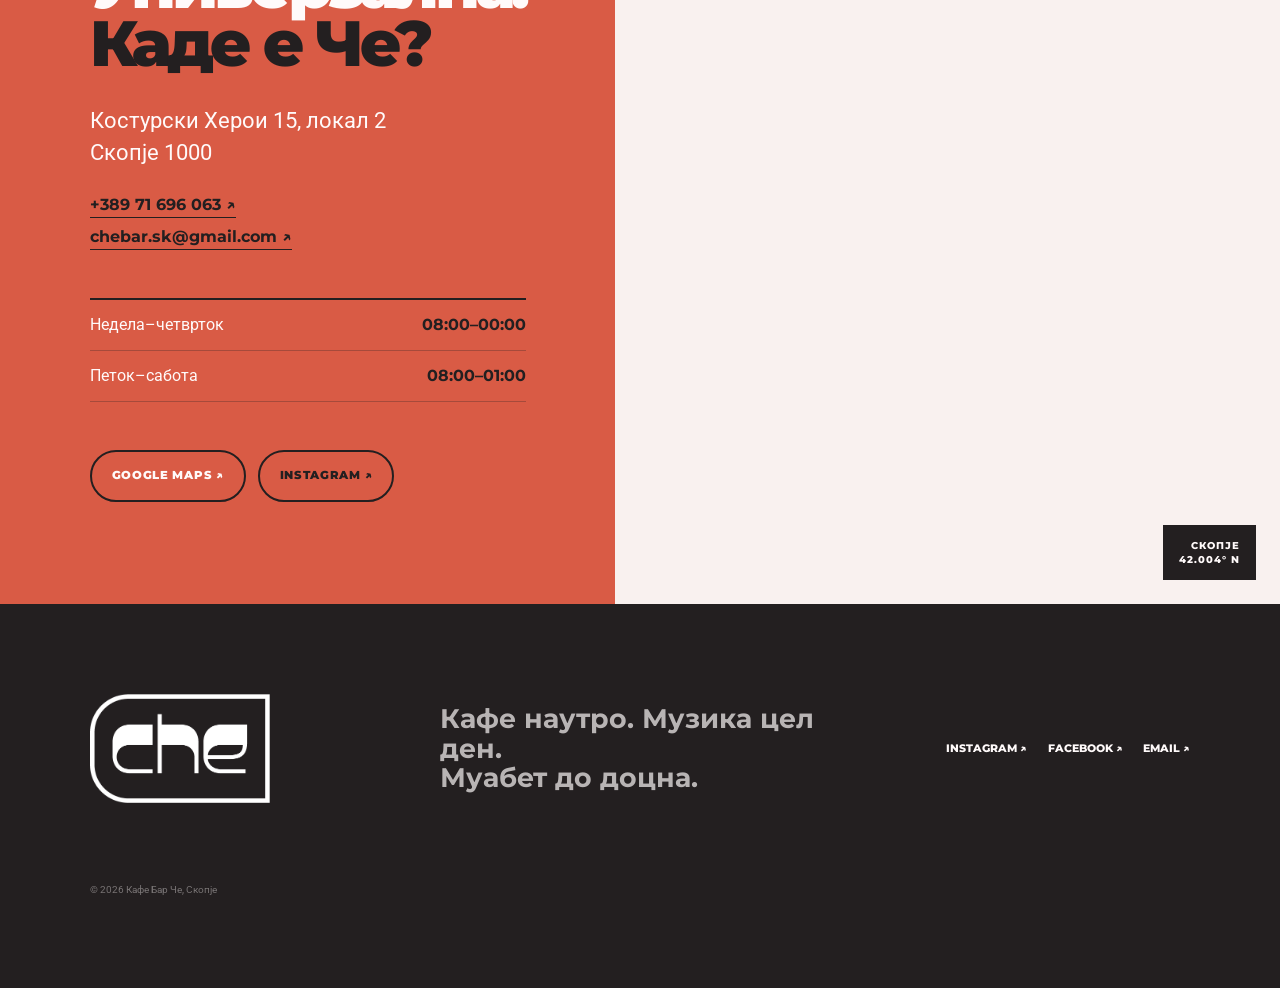
==== commit 49052f66: "Add English language version" ====
--- a/index.html
+++ b/index.html
@@ -10,6 +10,10 @@
   <meta property="og:title" content="Кафе Бар Че | Скопје">
   <meta property="og:description" content="Кафе наутро. Музика цел ден. Муабет до доцна.">
   <meta property="og:image" content="assets/images/hero.webp">
+  <link rel="canonical" href="https://alekspasseo.github.io/kafe-bar-che/">
+  <link rel="alternate" hreflang="mk" href="https://alekspasseo.github.io/kafe-bar-che/">
+  <link rel="alternate" hreflang="en" href="https://alekspasseo.github.io/kafe-bar-che/en/">
+  <link rel="alternate" hreflang="x-default" href="https://alekspasseo.github.io/kafe-bar-che/">
   <link rel="icon" href="favicon.png" type="image/png">
   <link rel="stylesheet" href="styles.css">
   <script type="application/ld+json">
@@ -56,6 +60,7 @@
       <a href="#ritam">Ритам</a>
       <a href="#recenzii">Рецензии</a>
       <a href="#poseti">Посети нè</a>
+      <a class="lang-switch" href="en/" lang="en" hreflang="en" aria-label="View this site in English">EN</a>
     </nav>
     <div class="header-meta">
       <span class="status-dot"></span>
